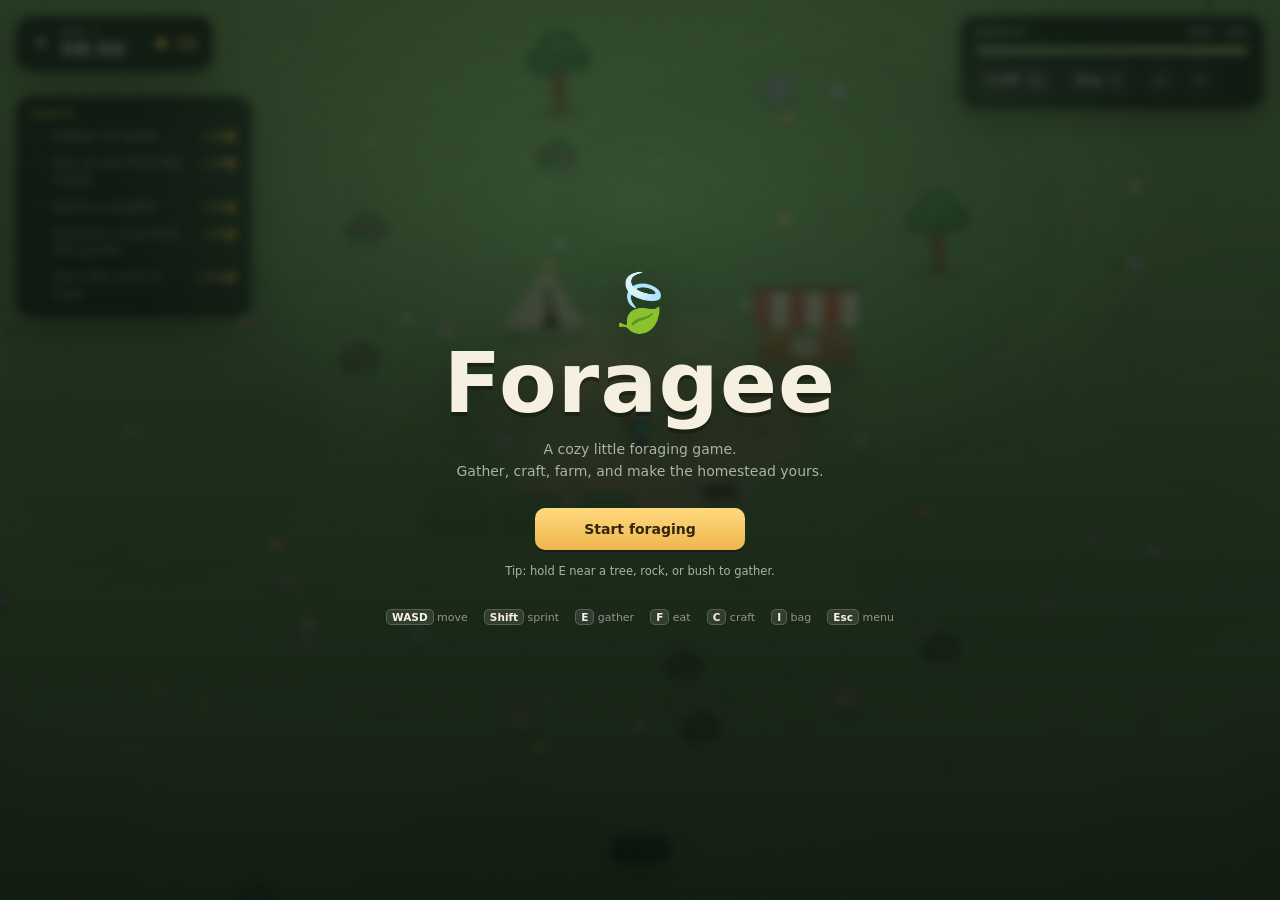
==== Foragee/index.html @ 8d5f6657 "Add Foragee foraging game" ====
<!DOCTYPE html>
<html lang="en">
<head>
<meta charset="utf-8" />
<meta name="viewport" content="width=device-width, initial-scale=1" />
<title>Foragee — a cozy foraging game</title>
<link rel="icon" href="data:image/svg+xml,%3Csvg xmlns='http://www.w3.org/2000/svg' viewBox='0 0 32 32'%3E%3Ctext y='26' font-size='26'%3E%F0%9F%8D%83%3C/text%3E%3C/svg%3E" />
<link rel="stylesheet" href="css/style.css" />
</head>
<body>
<div id="app">
  <canvas id="game" aria-label="Foragee game world"></canvas>
  <div class="vignette"></div>

  <header class="hud-top">
    <div class="hud-card clock-card">
      <div class="clock">
        <span id="timeIcon" class="time-icon">☀️</span>
        <div>
          <div id="dayLabel" class="day-label">Day 1</div>
          <div id="timeLabel" class="time-label">08:00</div>
        </div>
      </div>
      <div class="coin-chip" title="Coins">
        <span class="coin-dot"></span>
        <span id="coinCount">0</span>
      </div>
    </div>

    <div class="hud-card status-card">
      <div class="energy-head">
        <span>Energy</span>
        <span id="energyText">100 / 100</span>
      </div>
      <div class="meter"><i id="energyFill"></i></div>
      <div class="hud-buttons">
        <button class="hud-btn" id="btnCraft" title="Open crafting">Craft <kbd>C</kbd></button>
        <button class="hud-btn" id="btnBag" title="Open bag">Bag <kbd>I</kbd></button>
        <button class="hud-btn icon" id="btnMute" title="Toggle sound" aria-label="Toggle sound">🔊</button>
        <button class="hud-btn icon" id="btnHelp" title="Help" aria-label="Help">?</button>
      </div>
    </div>
  </header>

  <aside class="objectives" id="objectives" aria-label="Goals">
    <div class="obj-title">Goals</div>
    <ul id="objList"></ul>
  </aside>

  <footer class="hud-bottom">
    <div class="inventory-bar" id="invBar"></div>
    <div class="hint">E / Space gather &nbsp;·&nbsp; F eat &nbsp;·&nbsp; C craft &nbsp;·&nbsp; I bag &nbsp;·&nbsp; Esc menu</div>
  </footer>

  <div id="prompt" class="prompt hidden"></div>
  <div id="toast" class="toast-stack" aria-live="polite"></div>

  <div id="panelRoot" class="panel-root hidden"></div>

  <div id="startScreen" class="start-screen">
    <div class="start-card">
      <div class="start-logo">🍃</div>
      <h1>Foragee</h1>
      <p class="start-tag">A cozy little foraging game.<br />Gather, craft, farm, and make the homestead yours.</p>
      <div id="startButtons" class="start-buttons"></div>
      <p id="startNote" class="start-note"></p>
      <div class="start-controls">
        <span><kbd>WASD</kbd> move</span>
        <span><kbd>Shift</kbd> sprint</span>
        <span><kbd>E</kbd> gather</span>
        <span><kbd>F</kbd> eat</span>
        <span><kbd>C</kbd> craft</span>
        <span><kbd>I</kbd> bag</span>
        <span><kbd>Esc</kbd> menu</span>
      </div>
    </div>
  </div>
</div>

<script src="js/utils.js" defer></script>
<script src="js/items.js" defer></script>
<script src="js/world.js" defer></script>
<script src="js/player.js" defer></script>
<script src="js/ui.js" defer></script>
<script src="js/game.js" defer></script>
</body>
</html>
---- Foragee/css/style.css ----
:root {
  --cream: #f6f0e1;
  --ink: #1e2a23;
  --panel: rgba(21, 32, 26, 0.84);
  --panel-solid: #1b2822;
  --line: rgba(246, 240, 225, 0.13);
  --accent: #ffcf6b;
  --accent-deep: #e5a83c;
  --green: #8fd18a;
  --red: #e8734a;
  --muted: #a5b5a6;
  --shadow: 0 12px 34px rgba(0, 0, 0, 0.35);
  --radius: 16px;
}

* { box-sizing: border-box; }

html, body {
  height: 100%;
  margin: 0;
  overflow: hidden;
  background: #131d18;
  user-select: none;
  -webkit-user-select: none;
  color: var(--cream);
  font-family: "Segoe UI", ui-sans-serif, system-ui, -apple-system, Roboto, Helvetica, Arial, sans-serif;
  -webkit-font-smoothing: antialiased;
}

button { font-family: inherit; }

kbd {
  background: rgba(255, 255, 255, 0.1);
  border: 1px solid rgba(255, 255, 255, 0.18);
  border-radius: 5px;
  padding: 1px 5px;
  font-family: inherit;
  font-size: 10.5px;
  font-weight: 700;
  color: var(--cream);
  line-height: 1.4;
}

#app {
  position: relative;
  width: 100vw;
  height: 100vh;
  height: 100dvh;
  overflow: hidden;
}

#game {
  position: absolute;
  inset: 0;
  width: 100%;
  height: 100%;
  display: block;
  touch-action: none;
}

.vignette {
  position: absolute;
  inset: 0;
  pointer-events: none;
  background: radial-gradient(120% 95% at 50% 45%, transparent 52%, rgba(8, 18, 12, 0.4) 100%);
  z-index: 1;
}

/* ---------- HUD ---------- */

.hud-top {
  position: absolute;
  top: 16px;
  left: 16px;
  right: 16px;
  display: flex;
  justify-content: space-between;
  align-items: flex-start;
  gap: 12px;
  z-index: 6;
  pointer-events: none;
}

.hud-card {
  background: var(--panel);
  border: 1px solid var(--line);
  border-radius: var(--radius);
  box-shadow: var(--shadow);
  backdrop-filter: blur(10px);
  -webkit-backdrop-filter: blur(10px);
  padding: 10px 14px;
  pointer-events: auto;
}

.clock-card {
  display: flex;
  align-items: center;
  gap: 14px;
}

.clock {
  display: flex;
  align-items: center;
  gap: 10px;
}

.time-icon { font-size: 22px; line-height: 1; filter: drop-shadow(0 2px 4px rgba(0,0,0,.4)); }

.day-label {
  font-size: 10px;
  letter-spacing: 0.14em;
  text-transform: uppercase;
  color: var(--muted);
  font-weight: 700;
}

.time-label {
  font-size: 20px;
  font-weight: 800;
  font-variant-numeric: tabular-nums;
  letter-spacing: 0.02em;
  line-height: 1.1;
}

.coin-chip {
  display: flex;
  align-items: center;
  gap: 7px;
  border-left: 1px solid var(--line);
  padding-left: 14px;
  font-weight: 800;
  font-size: 16px;
  font-variant-numeric: tabular-nums;
  color: var(--accent);
}

.coin-dot {
  width: 13px;
  height: 13px;
  border-radius: 50%;
  background: radial-gradient(circle at 35% 30%, #ffe9ab, #e5a83c 72%);
  box-shadow: inset 0 0 0 1px rgba(0, 0, 0, 0.25);
}

.status-card {
  width: min(304px, 42vw);
  display: flex;
  flex-direction: column;
  gap: 8px;
}

.energy-head {
  display: flex;
  justify-content: space-between;
  font-size: 10px;
  text-transform: uppercase;
  letter-spacing: 0.1em;
  color: var(--muted);
  font-weight: 800;
}

#energyText { font-variant-numeric: tabular-nums; color: var(--cream); opacity: 0.85; }

.meter {
  height: 9px;
  background: rgba(0, 0, 0, 0.38);
  border-radius: 99px;
  overflow: hidden;
  border: 1px solid rgba(255, 255, 255, 0.06);
}

.meter i {
  display: block;
  height: 100%;
  width: 100%;
  border-radius: 99px;
  background: linear-gradient(90deg, #8fd18a, #c9e08a);
  transition: width 0.18s ease, background 0.3s ease;
}

.meter i.low { background: linear-gradient(90deg, #e8734a, #f2a05a); }

.hud-buttons { display: flex; gap: 7px; }

.hud-btn {
  appearance: none;
  border: 1px solid var(--line);
  background: rgba(255, 255, 255, 0.06);
  color: var(--cream);
  border-radius: 10px;
  padding: 7px 10px;
  font-size: 12px;
  font-weight: 700;
  cursor: pointer;
  display: flex;
  align-items: center;
  gap: 6px;
  transition: background 0.15s ease, transform 0.1s ease;
}

.hud-btn:hover { background: rgba(255, 255, 255, 0.13); }
.hud-btn:active { transform: translateY(1px); }
.hud-btn.icon { padding: 7px 9px; font-size: 13px; }
.hud-btn kbd { margin-left: 1px; }

/* ---------- Goals ---------- */

.objectives {
  position: absolute;
  left: 16px;
  top: 96px;
  width: 236px;
  background: var(--panel);
  border: 1px solid var(--line);
  border-radius: var(--radius);
  box-shadow: var(--shadow);
  backdrop-filter: blur(10px);
  -webkit-backdrop-filter: blur(10px);
  padding: 11px 14px 8px;
  z-index: 5;
  pointer-events: none;
}

.obj-title {
  font-size: 10px;
  letter-spacing: 0.14em;
  text-transform: uppercase;
  color: var(--accent);
  font-weight: 800;
  margin-bottom: 4px;
}

#objList { list-style: none; margin: 0; padding: 0; }

.obj-item {
  display: flex;
  align-items: flex-start;
  gap: 8px;
  padding: 5px 0;
  font-size: 12.5px;
  line-height: 1.35;
  color: var(--cream);
  opacity: 0.92;
}

.obj-bullet {
  flex: none;
  width: 15px;
  height: 15px;
  margin-top: 1px;
  border-radius: 50%;
  border: 1.5px solid rgba(246, 240, 225, 0.3);
  display: grid;
  place-items: center;
  font-size: 9px;
  color: var(--ink);
}

.obj-item.done { opacity: 0.5; }
.obj-item.done .obj-text { text-decoration: line-through; }
.obj-item.done .obj-bullet { background: var(--green); border-color: var(--green); }

.obj-reward { color: var(--accent); font-size: 10.5px; font-weight: 800; white-space: nowrap; margin-left: auto; padding-top: 1px; }

/* ---------- Bottom HUD ---------- */

.hud-bottom {
  position: absolute;
  bottom: 16px;
  left: 0;
  right: 0;
  display: flex;
  flex-direction: column;
  align-items: center;
  gap: 8px;
  z-index: 6;
  pointer-events: none;
  padding: 0 16px;
}

.inventory-bar {
  display: flex;
  flex-wrap: wrap;
  justify-content: center;
  gap: 7px;
  max-width: 820px;
  pointer-events: auto;
}

.inv-chip {
  display: flex;
  align-items: center;
  gap: 6px;
  background: var(--panel);
  border: 1px solid var(--line);
  border-radius: 11px;
  padding: 6px 10px;
  font-size: 13px;
  font-weight: 800;
  font-variant-numeric: tabular-nums;
  box-shadow: var(--shadow);
  user-select: none;
  backdrop-filter: blur(8px);
  -webkit-backdrop-filter: blur(8px);
}

.inv-chip.empty { display: none; }
.inv-chip.food { cursor: pointer; }
.inv-chip.food:hover { background: rgba(38, 58, 45, 0.94); border-color: rgba(255, 207, 107, 0.4); }
.inv-chip .icon { font-size: 15px; line-height: 1; }
.inv-chip .inv-cap-label {
  font-size: 11px;
  font-weight: 700;
  color: var(--muted);
  padding-left: 2px;
}

.hint {
  font-size: 11px;
  letter-spacing: 0.03em;
  color: rgba(246, 240, 225, 0.55);
  text-shadow: 0 1px 3px rgba(0, 0, 0, 0.5);
}

.prompt {
  position: absolute;
  bottom: 116px;
  left: 50%;
  transform: translateX(-50%);
  background: rgba(18, 28, 22, 0.92);
  border: 1px solid rgba(255, 207, 107, 0.38);
  color: var(--cream);
  padding: 9px 16px;
  border-radius: 999px;
  font-size: 13px;
  font-weight: 700;
  box-shadow: var(--shadow);
  pointer-events: none;
  z-index: 7;
  white-space: nowrap;
  transition: opacity 0.15s ease, transform 0.15s ease;
}

.prompt.muted { border-color: rgba(246, 240, 225, 0.16); color: var(--muted); }
.prompt .prompt-key {
  display: inline-grid;
  place-items: center;
  min-width: 19px;
  height: 19px;
  padding: 0 4px;
  margin-right: 7px;
  border-radius: 5px;
  background: var(--accent);
  color: #33260c;
  font-size: 11px;
  font-weight: 900;
  vertical-align: 1px;
}

.hidden { display: none !important; }

/* ---------- Toasts ---------- */

.toast-stack {
  position: absolute;
  top: 100px;
  left: 50%;
  transform: translateX(-50%);
  display: flex;
  flex-direction: column;
  align-items: center;
  gap: 8px;
  z-index: 35;
  pointer-events: none;
  width: max-content;
  max-width: min(90vw, 460px);
}

.toast-item {
  background: rgba(20, 31, 24, 0.94);
  border: 1px solid var(--line);
  border-left: 3px solid var(--accent);
  border-radius: 12px;
  padding: 9px 14px;
  font-size: 13px;
  font-weight: 600;
  color: var(--cream);
  box-shadow: var(--shadow);
  animation: toast-in 0.22s ease-out, toast-out 0.35s ease-in 1.9s forwards;
  backdrop-filter: blur(8px);
  -webkit-backdrop-filter: blur(8px);
}

.toast-item.warn { border-left-color: var(--red); }
.toast-item.good { border-left-color: var(--green); }

@keyframes toast-in {
  from { opacity: 0; transform: translateY(-6px) scale(0.97); }
  to { opacity: 1; transform: translateY(0) scale(1); }
}

@keyframes toast-out {
  to { opacity: 0; transform: translateY(-8px); }
}

/* ---------- Panels ---------- */

.panel-root {
  position: fixed;
  inset: 0;
  z-index: 30;
  display: grid;
  place-items: center;
  padding: 20px;
  background: rgba(7, 13, 9, 0.55);
  backdrop-filter: blur(3px);
  -webkit-backdrop-filter: blur(3px);
}

.panel {
  width: min(780px, 94vw);
  max-height: 86vh;
  display: flex;
  flex-direction: column;
  background: linear-gradient(180deg, #22332b, #182520);
  border: 1px solid var(--line);
  border-radius: 22px;
  box-shadow: 0 30px 80px rgba(0, 0, 0, 0.55);
  overflow: hidden;
  animation: panel-pop 0.18s ease-out;
}

@keyframes panel-pop {
  from { opacity: 0; transform: translateY(8px) scale(0.985); }
  to { opacity: 1; transform: none; }
}

.panel-head {
  display: flex;
  justify-content: space-between;
  align-items: flex-start;
  gap: 16px;
  padding: 18px 22px 16px;
  border-bottom: 1px solid var(--line);
  background: rgba(255, 255, 255, 0.025);
}

.panel-head h2 { margin: 0; font-size: 20px; letter-spacing: 0.01em; }
.panel-sub { margin: 4px 0 0; font-size: 12px; color: var(--muted); line-height: 1.4; }

.panel-close {
  appearance: none;
  flex: none;
  width: 32px;
  height: 32px;
  border-radius: 10px;
  border: 1px solid var(--line);
  background: rgba(255, 255, 255, 0.05);
  color: var(--cream);
  font-size: 14px;
  cursor: pointer;
  transition: background 0.15s ease;
}

.panel-close:hover { background: rgba(232, 115, 74, 0.25); }

.panel-body {
  padding: 18px 22px 22px;
  overflow-y: auto;
  scrollbar-width: thin;
  scrollbar-color: rgba(255, 255, 255, 0.2) transparent;
}

.panel-body::-webkit-scrollbar { width: 8px; }
.panel-body::-webkit-scrollbar-thumb { background: rgba(255, 255, 255, 0.16); border-radius: 8px; }

.recipe-grid { display: grid; gap: 9px; }

.recipe {
  display: flex;
  align-items: center;
  gap: 12px;
  padding: 11px 12px;
  border-radius: 14px;
  background: rgba(255, 255, 255, 0.04);
  border: 1px solid rgba(255, 255, 255, 0.06);
}

.recipe.locked { opacity: 0.58; }

.recipe-icon {
  flex: none;
  width: 44px;
  height: 44px;
  display: grid;
  place-items: center;
  font-size: 23px;
  background: rgba(0, 0, 0, 0.26);
  border-radius: 12px;
  box-shadow: inset 0 0 0 1px rgba(255, 255, 255, 0.06);
}

.recipe-main { flex: 1; min-width: 0; }
.recipe-name { font-size: 14px; font-weight: 800; }
.recipe-desc { font-size: 12px; color: var(--muted); margin-top: 2px; line-height: 1.4; }

.recipe-cost {
  display: flex;
  flex-wrap: wrap;
  gap: 10px;
  margin-top: 6px;
  font-size: 12px;
  font-weight: 700;
}

.cost-item { color: var(--cream); opacity: 0.9; white-space: nowrap; }
.cost-item.lack { color: var(--red); opacity: 1; }
.cost-item.need { color: var(--accent); opacity: 1; }

.recipe-action { flex: none; }

/* Buttons */

button.primary, button.ghost, button.sell-btn {
  appearance: none;
  cursor: pointer;
  border-radius: 10px;
  font-weight: 800;
  font-size: 12.5px;
  padding: 9px 14px;
  transition: transform 0.08s ease, filter 0.15s ease, background 0.15s ease;
}

button.primary {
  background: linear-gradient(180deg, #ffd97f, #eeb64d);
  color: #33260c;
  border: none;
  box-shadow: 0 2px 0 rgba(0, 0, 0, 0.28);
}

button.primary:hover:not(:disabled) { filter: brightness(1.06); }
button.primary:active:not(:disabled) { transform: translateY(1px); }
button.primary:disabled { opacity: 0.35; cursor: default; box-shadow: none; }

button.ghost {
  background: rgba(255, 255, 255, 0.06);
  border: 1px solid var(--line);
  color: var(--cream);
}

button.ghost:hover { background: rgba(255, 255, 255, 0.12); }

button.sell-btn {
  background: rgba(255, 207, 107, 0.14);
  border: 1px solid rgba(255, 207, 107, 0.28);
  color: var(--accent);
  padding: 6px 10px;
  font-size: 11.5px;
}

button.sell-btn:hover { background: rgba(255, 207, 107, 0.24); }

.panel-actions { display: flex; gap: 10px; flex-wrap: wrap; margin-top: 14px; }

.section-title {
  font-size: 11px;
  letter-spacing: 0.12em;
  text-transform: uppercase;
  color: var(--muted);
  font-weight: 800;
  margin: 0 0 8px;
}

/* ---------- Shop ---------- */

.shop-grid { display: grid; grid-template-columns: 1fr 1fr; gap: 22px; }

.shop-row {
  display: flex;
  align-items: center;
  gap: 10px;
  padding: 9px 11px;
  border-radius: 11px;
  background: rgba(255, 255, 255, 0.035);
  border: 1px solid rgba(255, 255, 255, 0.05);
  margin-bottom: 7px;
}

.shop-icon { font-size: 19px; width: 26px; text-align: center; }
.shop-main { flex: 1; min-width: 0; }
.shop-name { font-size: 13px; font-weight: 800; }
.shop-desc { font-size: 11px; color: var(--muted); margin-top: 1px; line-height: 1.35; }
.shop-price { font-size: 12px; font-weight: 800; color: var(--accent); white-space: nowrap; font-variant-numeric: tabular-nums; }
.shop-price.owned-tag { color: var(--green); }
.shop-count { font-size: 11px; color: var(--muted); font-weight: 700; font-variant-numeric: tabular-nums; }

/* ---------- Bag ---------- */

.cap-row {
  display: flex;
  justify-content: space-between;
  align-items: center;
  font-size: 12px;
  color: var(--muted);
  font-weight: 700;
  margin-bottom: 6px;
}

.cap-bar {
  height: 8px;
  border-radius: 99px;
  background: rgba(0, 0, 0, 0.35);
  overflow: hidden;
  margin-bottom: 18px;
  border: 1px solid rgba(255, 255, 255, 0.05);
}

.cap-bar i { display: block; height: 100%; background: linear-gradient(90deg, #8fd18a, #ffcf6b); border-radius: 99px; }

.bag-row {
  display: flex;
  align-items: center;
  gap: 12px;
  padding: 9px 12px;
  border-radius: 11px;
  background: rgba(255, 255, 255, 0.035);
  margin-bottom: 6px;
  border: 1px solid rgba(255, 255, 255, 0.05);
}

.bag-icon { font-size: 18px; width: 24px; text-align: center; }
.bag-name { flex: 1; font-size: 13px; font-weight: 700; }
.bag-name small { color: var(--muted); font-weight: 600; display: block; font-size: 11px; margin-top: 1px; }
.bag-count { font-size: 13px; font-weight: 800; font-variant-numeric: tabular-nums; color: var(--cream); opacity: 0.85; }
.bag-tag { font-size: 11px; color: var(--green); font-weight: 800; }

.stat-grid { display: grid; grid-template-columns: repeat(auto-fit, minmax(140px, 1fr)); gap: 8px; margin-top: 8px; }
.stat-box { background: rgba(255, 255, 255, 0.035); border: 1px solid rgba(255, 255, 255, 0.05); border-radius: 11px; padding: 10px 12px; }
.stat-box b { display: block; font-size: 17px; font-variant-numeric: tabular-nums; }
.stat-box span { font-size: 11px; color: var(--muted); font-weight: 700; text-transform: uppercase; letter-spacing: 0.06em; }

/* ---------- Help / pause ---------- */

.help-grid { display: grid; grid-template-columns: 1fr 1fr; gap: 18px; }
.help-block h3 { margin: 0 0 8px; font-size: 12px; letter-spacing: 0.1em; text-transform: uppercase; color: var(--accent); }
.help-block p, .help-block li { font-size: 12.5px; line-height: 1.55; color: var(--cream); opacity: 0.85; margin: 0 0 7px; }
.help-block ul { margin: 0; padding-left: 16px; }

.key-row { display: flex; justify-content: space-between; gap: 12px; padding: 5px 0; border-bottom: 1px dashed rgba(255, 255, 255, 0.07); font-size: 12.5px; }
.key-row:last-child { border-bottom: none; }
.key-row span:last-child { color: var(--muted); }

.pause-body { display: flex; flex-direction: column; gap: 10px; max-width: 360px; margin: 0 auto; }
.pause-body button { width: 100%; padding: 12px 14px; font-size: 13.5px; }

/* ---------- Start screen ---------- */

.start-screen {
  position: absolute;
  inset: 0;
  z-index: 40;
  display: grid;
  place-items: center;
  padding: 24px;
  background:
    radial-gradient(760px 420px at 50% 22%, rgba(126, 183, 118, 0.2), transparent 70%),
    linear-gradient(180deg, rgba(10, 18, 13, 0.72), rgba(8, 14, 10, 0.9));
  backdrop-filter: blur(5px);
  -webkit-backdrop-filter: blur(5px);
  transition: opacity 0.35s ease;
}

.start-screen.fading { opacity: 0; pointer-events: none; }

.start-card { text-align: center; max-width: 520px; }

.start-logo {
  font-size: 56px;
  line-height: 1;
  animation: bob 3.2s ease-in-out infinite;
  filter: drop-shadow(0 10px 24px rgba(0, 0, 0, 0.45));
}

@keyframes bob {
  0%, 100% { transform: translateY(0) rotate(-3deg); }
  50% { transform: translateY(-8px) rotate(3deg); }
}

.start-card h1 {
  margin: 10px 0 0;
  font-size: clamp(52px, 9vw, 84px);
  letter-spacing: 0.015em;
  color: var(--cream);
  text-shadow: 0 4px 0 rgba(0, 0, 0, 0.28), 0 20px 50px rgba(0, 0, 0, 0.4);
  line-height: 1;
}

.start-tag {
  margin: 14px auto 0;
  max-width: 380px;
  font-size: 14px;
  line-height: 1.55;
  color: var(--muted);
}

.start-buttons {
  display: flex;
  flex-direction: column;
  align-items: center;
  gap: 10px;
  margin-top: 26px;
}

.start-buttons button {
  min-width: 210px;
  padding: 13px 20px;
  font-size: 14px;
}

.start-note { margin: 14px 0 0; min-height: 16px; font-size: 11.5px; color: var(--muted); }

.start-controls {
  display: flex;
  flex-wrap: wrap;
  justify-content: center;
  gap: 8px 16px;
  margin-top: 30px;
  font-size: 11px;
  color: rgba(246, 240, 225, 0.55);
}

.start-controls span { white-space: nowrap; }

/* ---------- Responsive ---------- */

@media (max-width: 560px) {
  .recipe { flex-wrap: wrap; }
  .recipe-action { width: 100%; }
  .recipe-action button { width: 100%; }
  .shop-row { flex-wrap: wrap; }
}

@media (max-width: 760px) {
  .hud-top { top: 10px; left: 10px; right: 10px; gap: 8px; }
  .hud-card { padding: 8px 10px; border-radius: 13px; }
  .clock-card { gap: 10px; }
  .time-icon { font-size: 18px; }
  .time-label { font-size: 17px; }
  .coin-chip { padding-left: 10px; font-size: 14px; }
  .status-card { width: min(230px, 52vw); }
  .hud-buttons { flex-wrap: wrap; }
  .hud-btn { font-size: 11px; padding: 6px 8px; }
  .objectives { display: none; }
  .hint { display: none; }
  .prompt { bottom: 96px; font-size: 12px; }
  .shop-grid, .help-grid { grid-template-columns: 1fr; }
  .panel-head { padding: 14px 16px 12px; }
  .panel-body { padding: 14px 16px 18px; }
  .panel { max-height: 90vh; }
}
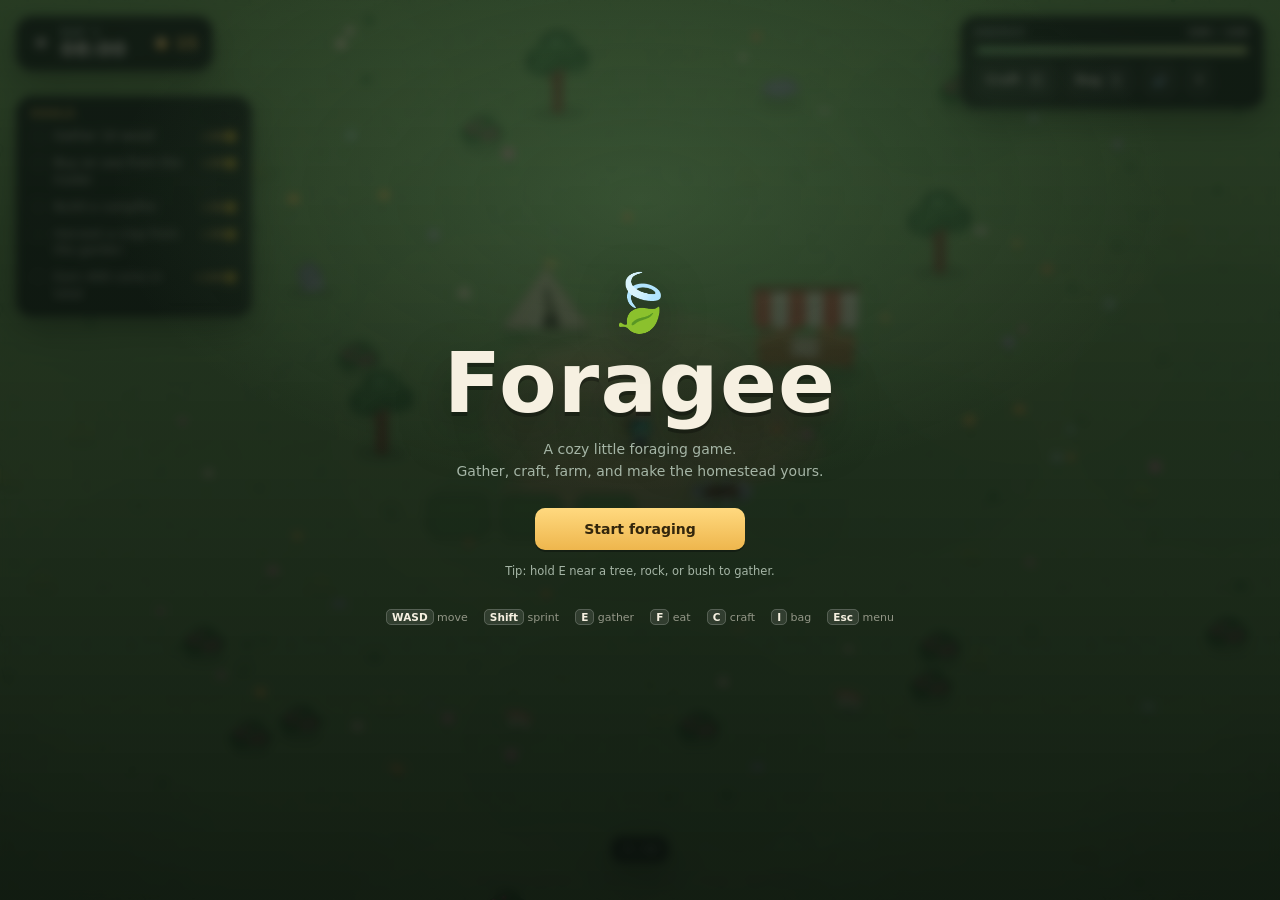
==== commit ec7bc7c0: "Add touch controls and GitHub Pages deployment" ====
--- a/Foragee/index.html
+++ b/Foragee/index.html
@@ -52,6 +52,23 @@
     <div class="hint">E / Space gather &nbsp;·&nbsp; F eat &nbsp;·&nbsp; C craft &nbsp;·&nbsp; I bag &nbsp;·&nbsp; Esc menu</div>
   </footer>
 
+  <div id="touchControls" class="touch-controls hidden">
+    <div class="joystick" id="joystick" aria-label="Movement stick">
+      <div class="joystick-ring"></div>
+      <div class="joystick-knob" id="joystickKnob"></div>
+    </div>
+    <div class="touch-actions">
+      <button class="touch-btn eat" id="touchEat" aria-label="Eat food">
+        <span class="tb-icon">🍓</span>
+        <span>Eat</span>
+      </button>
+      <button class="touch-btn gather" id="touchGather" aria-label="Gather">
+        <span class="tb-icon">🌿</span>
+        <span>Gather</span>
+      </button>
+    </div>
+  </div>
+
   <div id="prompt" class="prompt hidden"></div>
   <div id="toast" class="toast-stack" aria-live="polite"></div>
 
@@ -65,13 +82,14 @@
       <div id="startButtons" class="start-buttons"></div>
       <p id="startNote" class="start-note"></p>
       <div class="start-controls">
-        <span><kbd>WASD</kbd> move</span>
-        <span><kbd>Shift</kbd> sprint</span>
-        <span><kbd>E</kbd> gather</span>
-        <span><kbd>F</kbd> eat</span>
-        <span><kbd>C</kbd> craft</span>
-        <span><kbd>I</kbd> bag</span>
-        <span><kbd>Esc</kbd> menu</span>
+        <span class="kb"><kbd>WASD</kbd> move</span>
+        <span class="kb"><kbd>Shift</kbd> sprint</span>
+        <span class="kb"><kbd>E</kbd> gather</span>
+        <span class="kb"><kbd>F</kbd> eat</span>
+        <span class="kb"><kbd>C</kbd> craft</span>
+        <span class="kb"><kbd>I</kbd> bag</span>
+        <span class="kb"><kbd>Esc</kbd> menu</span>
+        <span class="touch-only">Drag the stick to move · hold 🌿 to gather · 🍓 to eat</span>
       </div>
     </div>
   </div>
--- a/Foragee/css/style.css
+++ b/Foragee/css/style.css
@@ -22,6 +22,7 @@
   background: #131d18;
   user-select: none;
   -webkit-user-select: none;
+  overscroll-behavior: none;
   color: var(--cream);
   font-family: "Segoe UI", ui-sans-serif, system-ui, -apple-system, Roboto, Helvetica, Arial, sans-serif;
   -webkit-font-smoothing: antialiased;
@@ -730,6 +731,118 @@
 }
 
 .start-controls span { white-space: nowrap; }
+
+/* ---------- Touch controls ---------- */
+
+.touch-only { display: none; }
+
+.touch-controls {
+  position: absolute;
+  inset: 0;
+  z-index: 8;
+  pointer-events: none;
+}
+
+.joystick {
+  position: absolute;
+  left: 18px;
+  bottom: 18px;
+  width: 126px;
+  height: 126px;
+  border-radius: 50%;
+  background: rgba(20, 31, 24, 0.6);
+  border: 1px solid var(--line);
+  box-shadow: var(--shadow);
+  backdrop-filter: blur(8px);
+  -webkit-backdrop-filter: blur(8px);
+  pointer-events: auto;
+  touch-action: none;
+  display: grid;
+  place-items: center;
+}
+
+.joystick-ring {
+  position: absolute;
+  inset: 20px;
+  border-radius: 50%;
+  border: 1px dashed rgba(246, 240, 225, 0.25);
+}
+
+.joystick-knob {
+  width: 50px;
+  height: 50px;
+  border-radius: 50%;
+  background: radial-gradient(circle at 38% 32%, rgba(255, 255, 255, 0.4), rgba(255, 255, 255, 0.12));
+  border: 1px solid rgba(255, 255, 255, 0.3);
+  box-shadow: 0 4px 12px rgba(0, 0, 0, 0.3);
+  pointer-events: none;
+  will-change: transform;
+}
+
+.touch-actions {
+  position: absolute;
+  right: 18px;
+  bottom: 24px;
+  display: flex;
+  align-items: flex-end;
+  gap: 12px;
+  pointer-events: auto;
+}
+
+.touch-btn {
+  appearance: none;
+  width: 70px;
+  height: 70px;
+  border-radius: 50%;
+  border: 1px solid var(--line);
+  background: var(--panel);
+  color: var(--cream);
+  display: flex;
+  flex-direction: column;
+  align-items: center;
+  justify-content: center;
+  gap: 2px;
+  font-size: 10.5px;
+  font-weight: 800;
+  letter-spacing: 0.02em;
+  box-shadow: var(--shadow);
+  backdrop-filter: blur(8px);
+  -webkit-backdrop-filter: blur(8px);
+  touch-action: none;
+  user-select: none;
+  -webkit-user-select: none;
+  cursor: pointer;
+}
+
+.touch-btn .tb-icon { font-size: 21px; line-height: 1; }
+
+.touch-btn.gather {
+  width: 82px;
+  height: 82px;
+  background: linear-gradient(180deg, #ffd97f, #eeb64d);
+  color: #33260c;
+  border: none;
+}
+
+.touch-btn:active { transform: scale(0.95); }
+
+body.touch-mode .touch-only { display: inline; }
+body.touch-mode .start-controls .touch-only { white-space: normal; max-width: 250px; line-height: 1.5; }
+body.touch-mode .start-controls .kb { display: none; }
+body.touch-mode .hud-bottom { bottom: 152px; }
+body.touch-mode .hint { display: none; }
+body.touch-mode .prompt { bottom: 208px; }
+body.touch-mode .inventory-bar {
+  flex-wrap: nowrap;
+  justify-content: flex-start;
+  width: 100%;
+  overflow-x: auto;
+  padding: 2px 4px 6px;
+  scrollbar-width: none;
+}
+body.touch-mode .inventory-bar::-webkit-scrollbar { display: none; }
+body.touch-mode .hud-btn kbd { display: none; }
+body.touch-mode .prompt-key { font-size: 15px; }
 
 /* ---------- Responsive ---------- */
 
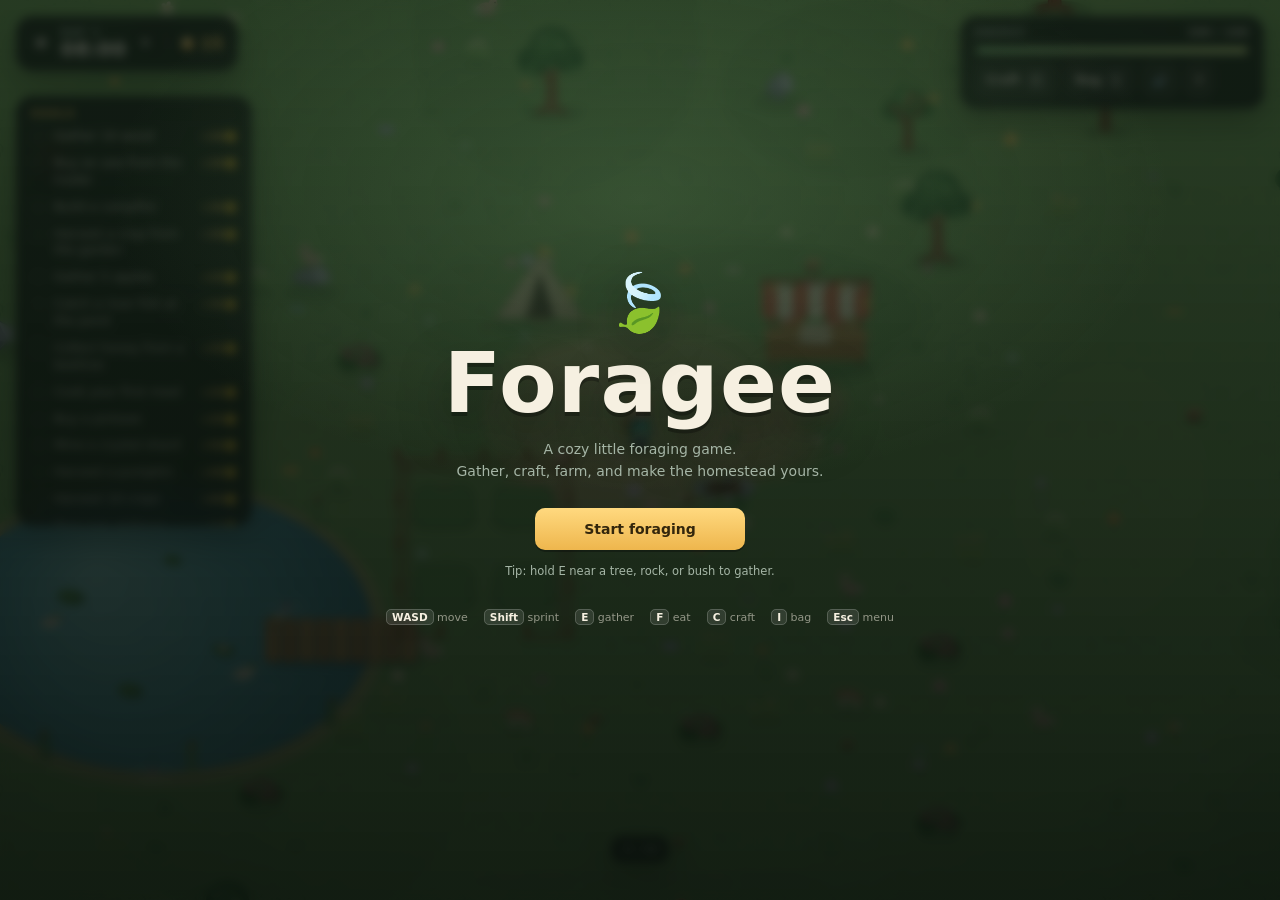
==== commit 7d0829a6: "Expand Foragee with pond, crops, weather, and new gear" ====
--- a/Foragee/index.html
+++ b/Foragee/index.html
@@ -20,6 +20,7 @@
           <div id="dayLabel" class="day-label">Day 1</div>
           <div id="timeLabel" class="time-label">08:00</div>
         </div>
+        <span id="weatherIcon" class="weather-icon" title="Weather">☀</span>
       </div>
       <div class="coin-chip" title="Coins">
         <span class="coin-dot"></span>
--- a/Foragee/css/style.css
+++ b/Foragee/css/style.css
@@ -107,6 +107,8 @@
 
 .time-icon { font-size: 22px; line-height: 1; filter: drop-shadow(0 2px 4px rgba(0,0,0,.4)); }
 
+.weather-icon { font-size: 15px; line-height: 1; opacity: 0.9; margin-left: 2px; }
+
 .day-label {
   font-size: 10px;
   letter-spacing: 0.14em;
@@ -211,6 +213,9 @@
   left: 16px;
   top: 96px;
   width: 236px;
+  max-height: min(48vh, 430px);
+  overflow-y: auto;
+  scrollbar-width: thin;
   background: var(--panel);
   border: 1px solid var(--line);
   border-radius: var(--radius);
@@ -325,7 +330,7 @@
 
 .prompt {
   position: absolute;
-  bottom: 116px;
+  bottom: 140px;
   left: 50%;
   transform: translateX(-50%);
   background: rgba(18, 28, 22, 0.92);
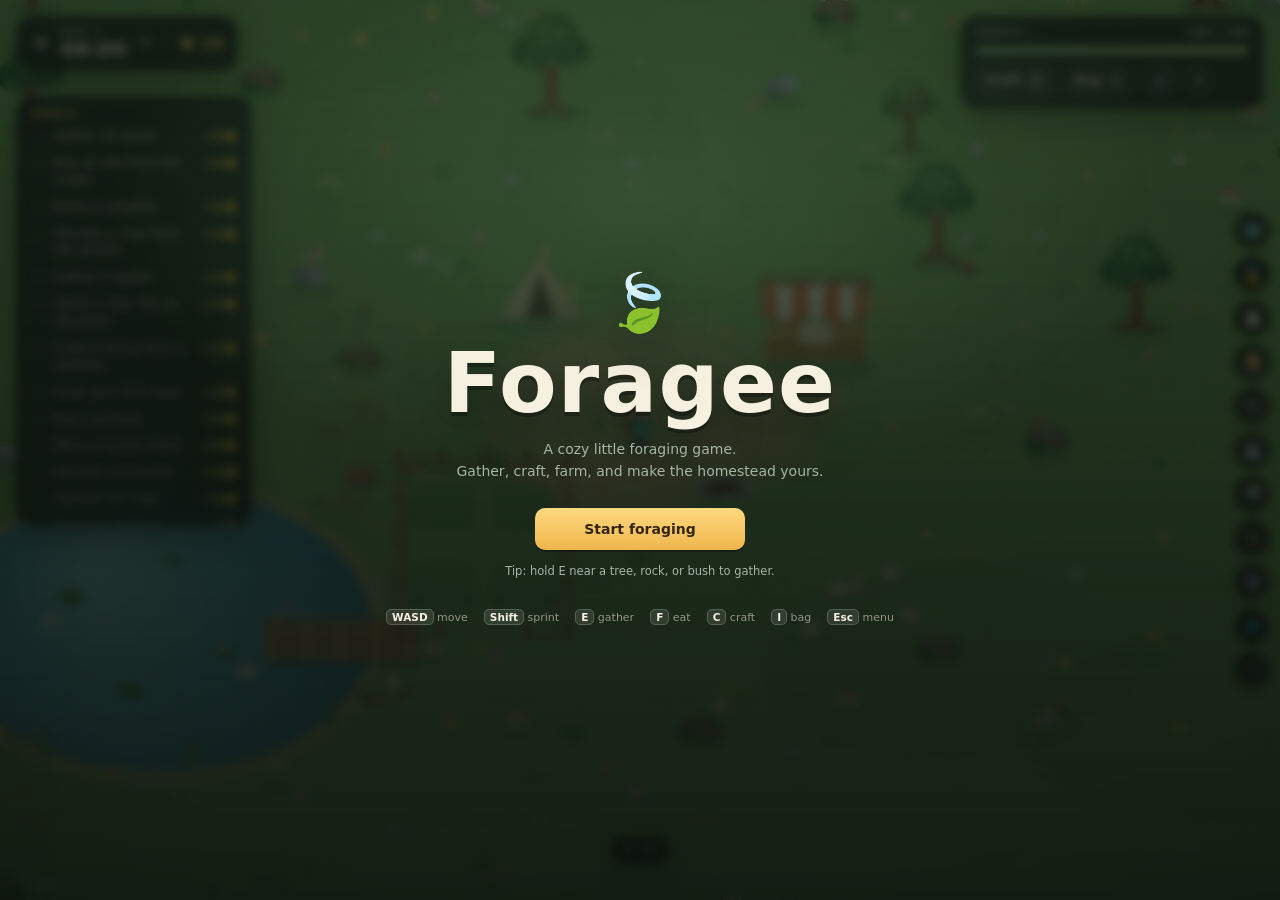
==== commit 5e800bb5: "feat(foragee): add-on tools for journal, badges, music and more" ====
--- a/Foragee/index.html
+++ b/Foragee/index.html
@@ -102,5 +102,18 @@
 <script src="js/player.js" defer></script>
 <script src="js/ui.js" defer></script>
 <script src="js/game.js" defer></script>
+<script src="js/modules/base.js" defer></script>
+<script src="js/modules/minimap.js" defer></script>
+<script src="js/modules/achievements.js" defer></script>
+<script src="js/modules/dailytasks.js" defer></script>
+<script src="js/modules/journal.js" defer></script>
+<script src="js/modules/photos.js" defer></script>
+<script src="js/modules/backups.js" defer></script>
+<script src="js/modules/stars.js" defer></script>
+<script src="js/modules/weatherfx.js" defer></script>
+<script src="js/modules/pet.js" defer></script>
+<script src="js/modules/prophet.js" defer></script>
+<script src="js/modules/wanderer.js" defer></script>
+<script src="js/modules/soundtrack.js" defer></script>
 </body>
 </html>
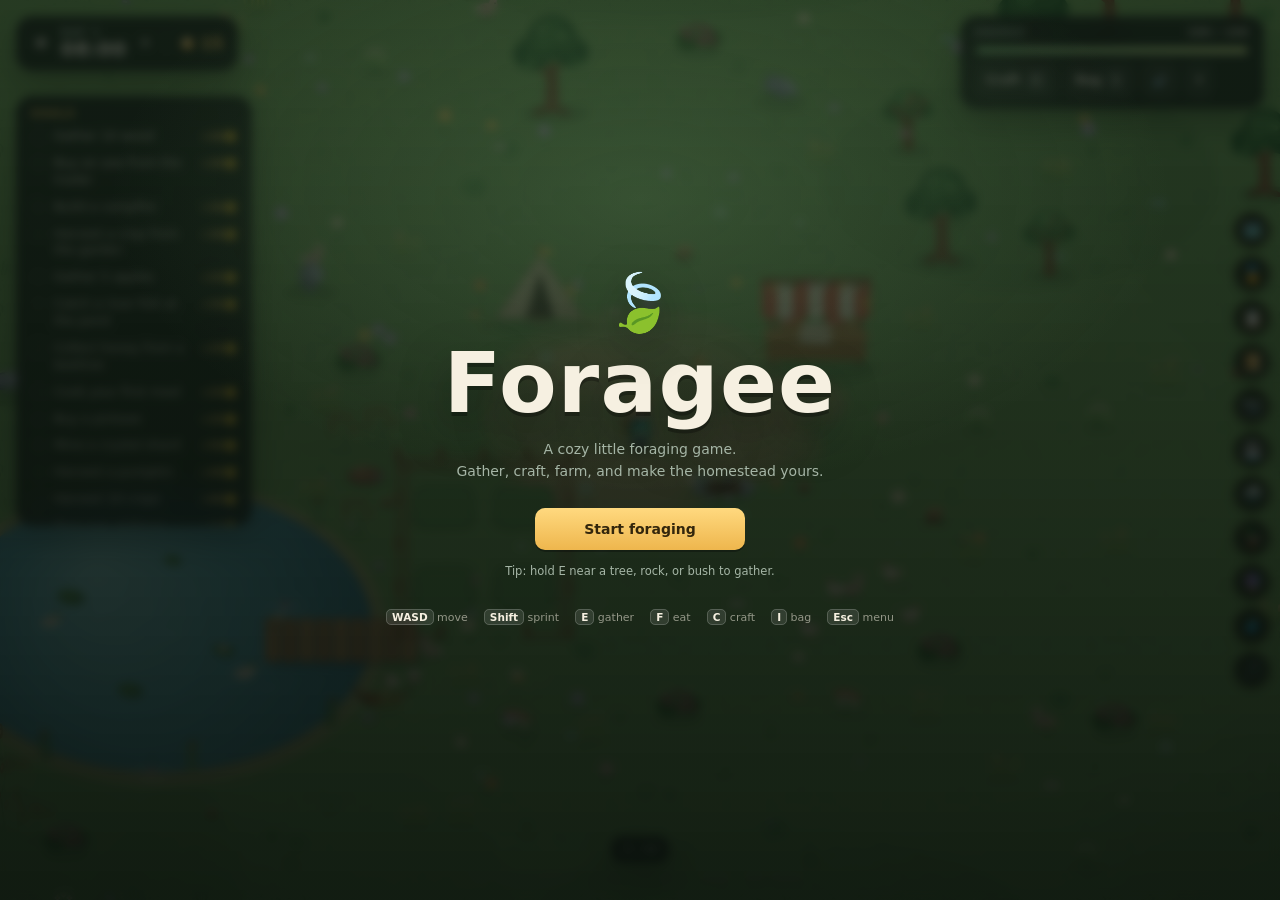
==== commit e0d0771a: "feat(foragee): add Moss and Ember isles plus three late goals" ====
--- a/Foragee/index.html
+++ b/Foragee/index.html
@@ -96,24 +96,24 @@
   </div>
 </div>
 
-<script src="js/utils.js" defer></script>
-<script src="js/items.js" defer></script>
-<script src="js/world.js" defer></script>
-<script src="js/player.js" defer></script>
-<script src="js/ui.js" defer></script>
-<script src="js/game.js" defer></script>
-<script src="js/modules/base.js" defer></script>
-<script src="js/modules/minimap.js" defer></script>
-<script src="js/modules/achievements.js" defer></script>
-<script src="js/modules/dailytasks.js" defer></script>
-<script src="js/modules/journal.js" defer></script>
-<script src="js/modules/photos.js" defer></script>
-<script src="js/modules/backups.js" defer></script>
-<script src="js/modules/stars.js" defer></script>
-<script src="js/modules/weatherfx.js" defer></script>
-<script src="js/modules/pet.js" defer></script>
-<script src="js/modules/prophet.js" defer></script>
-<script src="js/modules/wanderer.js" defer></script>
-<script src="js/modules/soundtrack.js" defer></script>
+<script src="js/utils.js?v=2" defer></script>
+<script src="js/items.js?v=2" defer></script>
+<script src="js/world.js?v=2" defer></script>
+<script src="js/player.js?v=2" defer></script>
+<script src="js/ui.js?v=2" defer></script>
+<script src="js/game.js?v=2" defer></script>
+<script src="js/modules/base.js?v=2" defer></script>
+<script src="js/modules/minimap.js?v=2" defer></script>
+<script src="js/modules/achievements.js?v=2" defer></script>
+<script src="js/modules/dailytasks.js?v=2" defer></script>
+<script src="js/modules/journal.js?v=2" defer></script>
+<script src="js/modules/photos.js?v=2" defer></script>
+<script src="js/modules/backups.js?v=2" defer></script>
+<script src="js/modules/stars.js?v=2" defer></script>
+<script src="js/modules/weatherfx.js?v=2" defer></script>
+<script src="js/modules/pet.js?v=2" defer></script>
+<script src="js/modules/prophet.js?v=2" defer></script>
+<script src="js/modules/wanderer.js?v=2" defer></script>
+<script src="js/modules/soundtrack.js?v=2" defer></script>
 </body>
 </html>
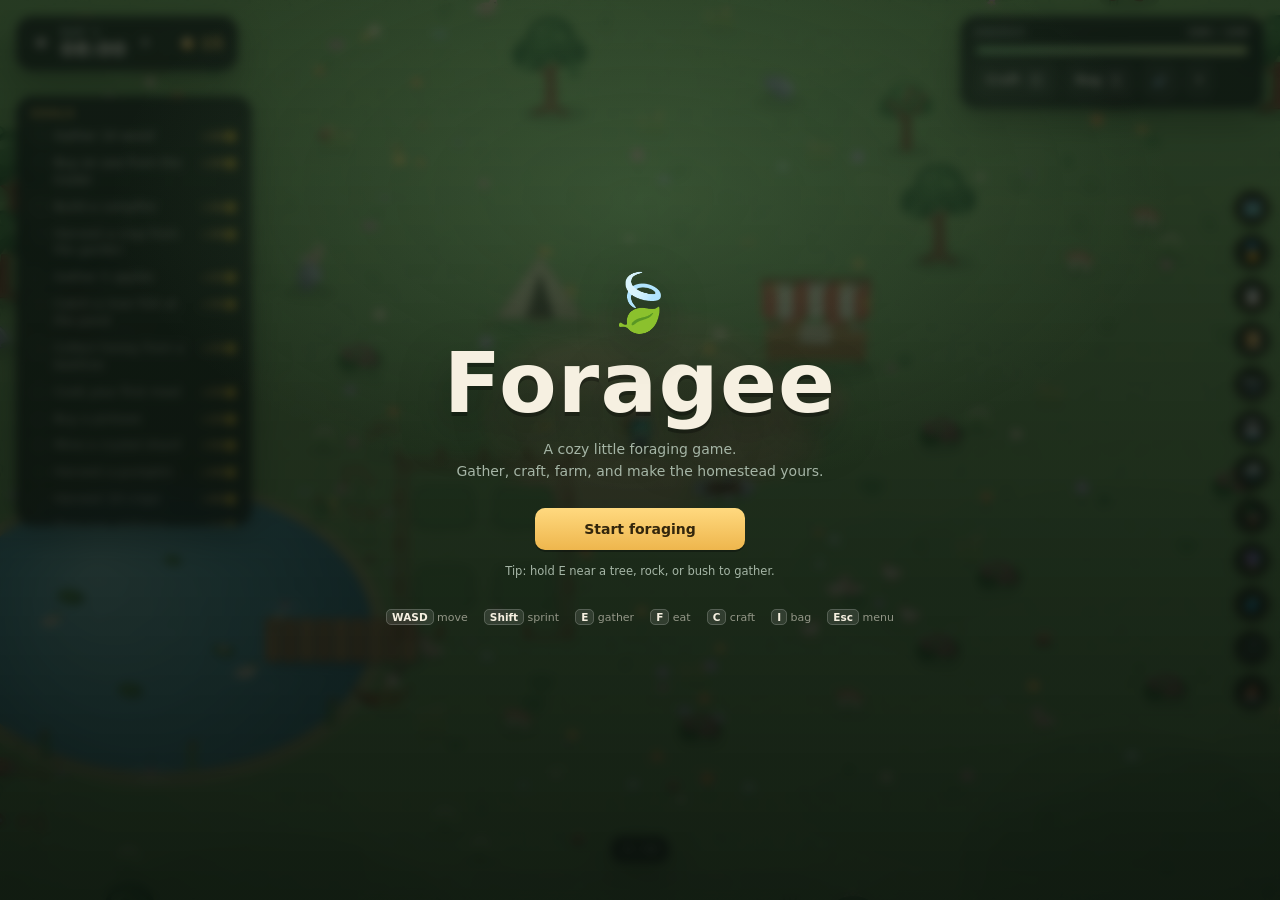
==== commit 0609ceb9: "feat(foragee): charter islands from anywhere with N and a next-stop tracker" ====
--- a/Foragee/index.html
+++ b/Foragee/index.html
@@ -96,24 +96,25 @@
   </div>
 </div>
 
-<script src="js/utils.js?v=2" defer></script>
-<script src="js/items.js?v=2" defer></script>
-<script src="js/world.js?v=2" defer></script>
-<script src="js/player.js?v=2" defer></script>
-<script src="js/ui.js?v=2" defer></script>
-<script src="js/game.js?v=2" defer></script>
-<script src="js/modules/base.js?v=2" defer></script>
-<script src="js/modules/minimap.js?v=2" defer></script>
-<script src="js/modules/achievements.js?v=2" defer></script>
-<script src="js/modules/dailytasks.js?v=2" defer></script>
-<script src="js/modules/journal.js?v=2" defer></script>
-<script src="js/modules/photos.js?v=2" defer></script>
-<script src="js/modules/backups.js?v=2" defer></script>
-<script src="js/modules/stars.js?v=2" defer></script>
-<script src="js/modules/weatherfx.js?v=2" defer></script>
-<script src="js/modules/pet.js?v=2" defer></script>
-<script src="js/modules/prophet.js?v=2" defer></script>
-<script src="js/modules/wanderer.js?v=2" defer></script>
-<script src="js/modules/soundtrack.js?v=2" defer></script>
+<script src="js/utils.js?v=3" defer></script>
+<script src="js/items.js?v=3" defer></script>
+<script src="js/world.js?v=3" defer></script>
+<script src="js/player.js?v=3" defer></script>
+<script src="js/ui.js?v=3" defer></script>
+<script src="js/game.js?v=3" defer></script>
+<script src="js/modules/base.js?v=3" defer></script>
+<script src="js/modules/minimap.js?v=3" defer></script>
+<script src="js/modules/achievements.js?v=3" defer></script>
+<script src="js/modules/dailytasks.js?v=3" defer></script>
+<script src="js/modules/journal.js?v=3" defer></script>
+<script src="js/modules/photos.js?v=3" defer></script>
+<script src="js/modules/backups.js?v=3" defer></script>
+<script src="js/modules/stars.js?v=3" defer></script>
+<script src="js/modules/weatherfx.js?v=3" defer></script>
+<script src="js/modules/pet.js?v=3" defer></script>
+<script src="js/modules/prophet.js?v=3" defer></script>
+<script src="js/modules/wanderer.js?v=3" defer></script>
+<script src="js/modules/soundtrack.js?v=3" defer></script>
+<script src="js/modules/charters.js?v=3" defer></script>
 </body>
 </html>
